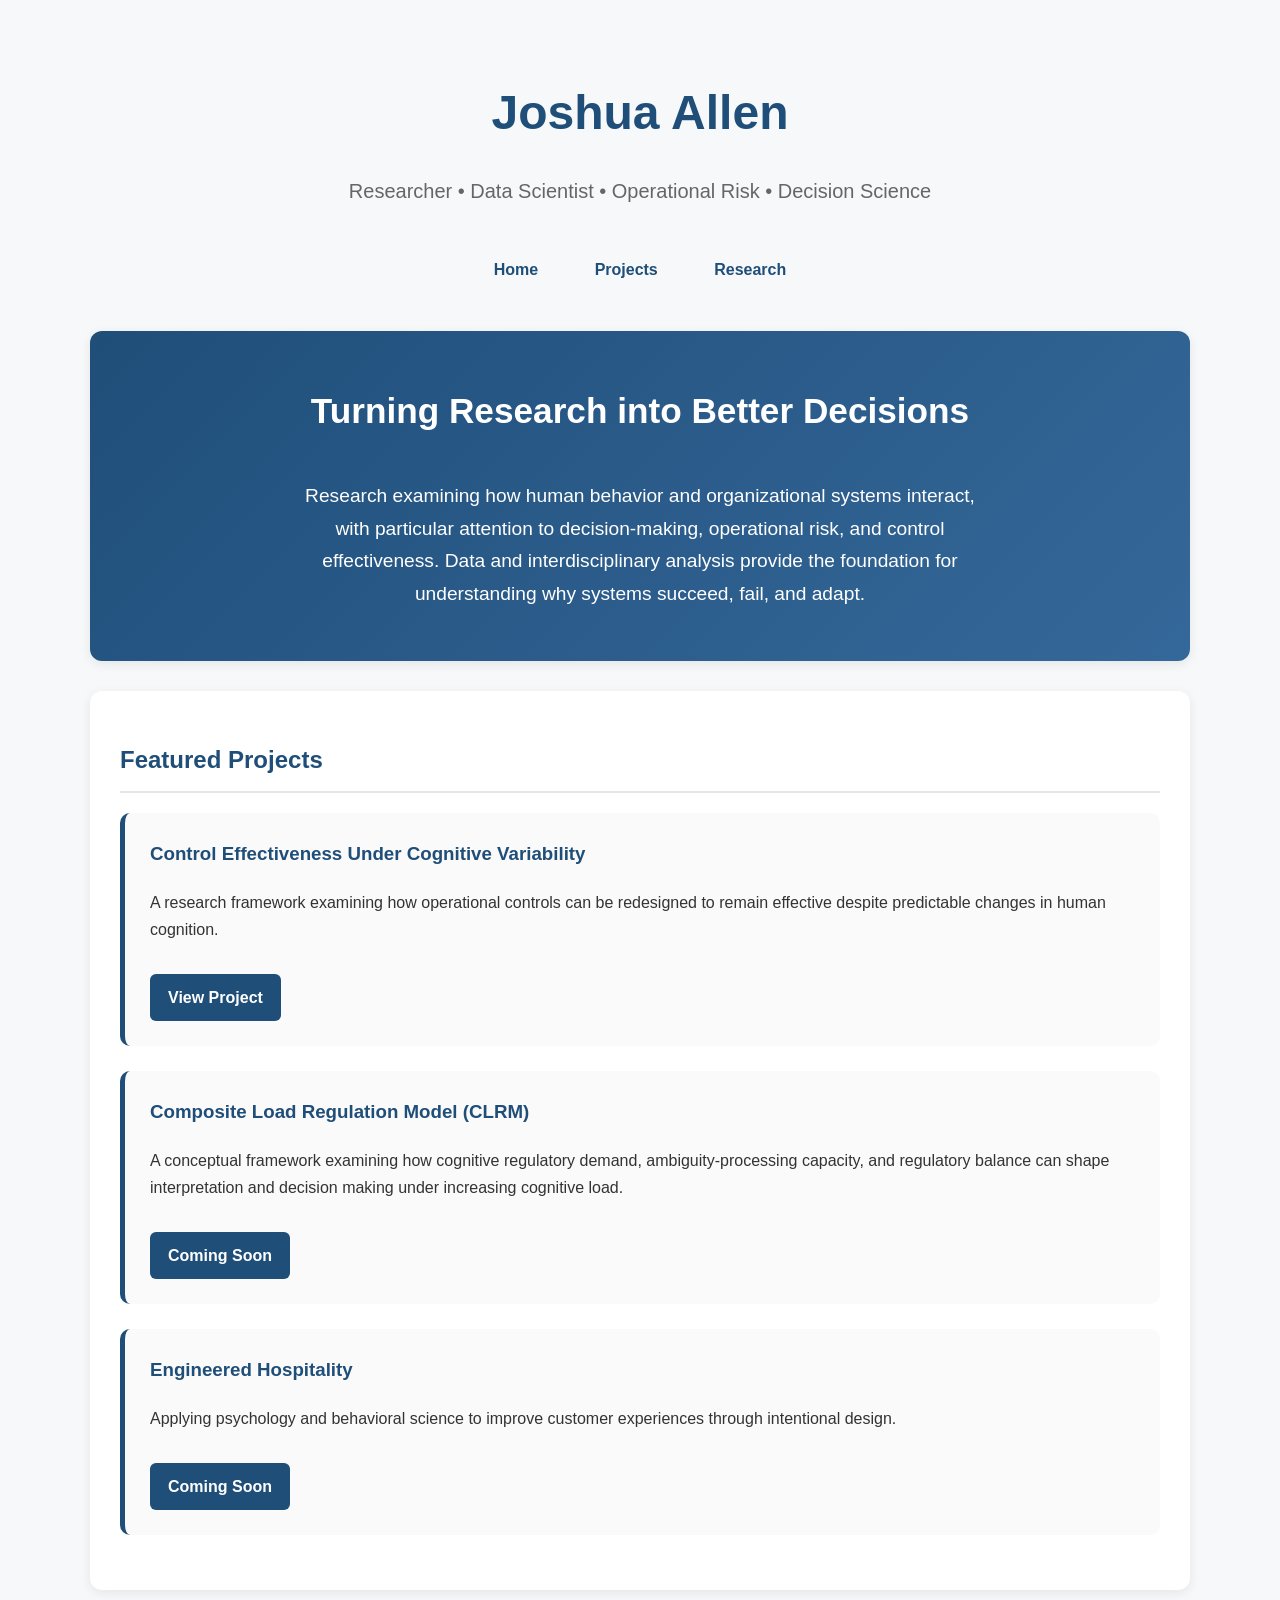
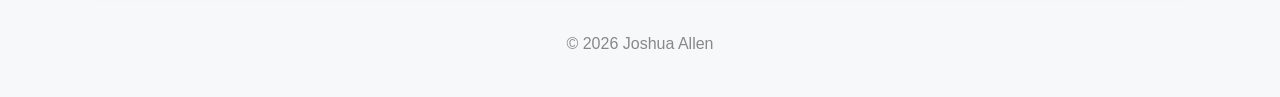
==== index.html @ 6ea476c1 "Refine homepage research statement" ====
<!DOCTYPE html>
<html lang="en">

<head>
    <meta charset="UTF-8">
    <meta name="viewport" content="width=device-width, initial-scale=1.0">
    <title>Joshua Allen | Portfolio</title>

    <link rel="stylesheet" href="styles.css">
</head>

<body>

<header>

    <h1>Joshua Allen</h1>

    <p class="tagline">
        Researcher • Data Scientist • Operational Risk • Decision Science
    </p>

</header>

<nav>

    <a href="index.html">Home</a>
    <a href="#projects">Projects</a>
    <a href="research.html">Research</a>

</nav>

<section class="hero">

    <h2>Turning Research into Better Decisions</h2>

<p>
    Research examining how human behavior and organizational systems interact,
    with particular attention to decision-making, operational risk, and control
    effectiveness. Data and interdisciplinary analysis provide the foundation
    for understanding why systems succeed, fail, and adapt.
</p>

</section>

<section id="projects">

    <h2>Featured Projects</h2>

    <div class="project-card">

        <h3>Control Effectiveness Under Cognitive Variability</h3>

        <p>
            A research framework examining how operational controls can
            be redesigned to remain effective despite predictable changes
            in human cognition.
        </p>

        <a href="control-effectiveness.html" class="project-button">
            View Project
        </a>

    </div>

    <div class="project-card">

<h3>Composite Load Regulation Model (CLRM)</h3>

<p>
    A conceptual framework examining how cognitive regulatory demand,
    ambiguity-processing capacity, and regulatory balance can shape
    interpretation and decision making under increasing cognitive load.
</p>

        <a href="#" class="project-button">
            Coming Soon
        </a>

    </div>

    <div class="project-card">

        <h3>Engineered Hospitality</h3>

        <p>
            Applying psychology and behavioral science to improve
            customer experiences through intentional design.
        </p>

        <a href="#" class="project-button">
            Coming Soon
        </a>

    </div>

</section>

<footer>

    © 2026 Joshua Allen

</footer>

</body>

</html>
---- styles.css ----
body {
    font-family: "Segoe UI", Tahoma, Geneva, Verdana, sans-serif;
    max-width: 1100px;
    margin: auto;
    padding: 40px;
    background: #f7f8fa;
    color: #333;
    line-height: 1.7;
}

header {
    text-align: center;
    margin-bottom: 20px;
}

h1 {
    color: #1f4e79;
    font-size: 3em;
    margin-bottom: 10px;
}

h2 {
    color: #1f4e79;
    border-bottom: 2px solid #e6e6e6;
    padding-bottom: 10px;
}

.tagline {
    color: #666;
    font-size: 1.25em;
}

nav {
    text-align: center;
    margin: 30px 0;
}

nav a {
    display: inline-block;
    margin: 8px;
    padding: 10px 18px;
    text-decoration: none;
    color: #1f4e79;
    font-weight: bold;
    border-radius: 6px;
    transition: .3s;
}

nav a:hover {
    background: #1f4e79;
    color: white;
}

.hero {
    background: linear-gradient(135deg, #1f4e79, #35689a);
    color: white;
    padding: 50px;
    border-radius: 12px;
    text-align: center;
    margin-bottom: 30px;
}

.hero h2 {
    color: white;
    border: none;
    margin-top: 0;
    font-size: 2.2em;
}

.hero p {
    font-size: 1.2em;
    max-width: 700px;
    margin: auto;
}

section {
    background: white;
    padding: 30px;
    margin-top: 25px;
    border-radius: 12px;
    box-shadow: 0 3px 12px rgba(0,0,0,.08);
}

.project-card {
    background: #fafafa;
    border-left: 5px solid #1f4e79;
    padding: 25px;
    margin-bottom: 25px;
    border-radius: 10px;
    transition: .3s;
}

.project-card:hover {
    transform: translateY(-5px);
    box-shadow: 0 5px 15px rgba(0,0,0,.12);
}

.project-card h3 {
    color: #1f4e79;
    margin-top: 0;
}

.project-button,
.secondary-button {
    display: inline-block;
    margin-top: 15px;
    padding: 10px 18px;
    border-radius: 6px;
    text-decoration: none;
    font-weight: bold;
    transition: .3s;
}

.project-button {
    background: #1f4e79;
    color: white;
}

.project-button:hover {
    background: #35689a;
}

.secondary-button {
    background: white;
    color: #1f4e79;
    border: 2px solid #1f4e79;
}

.secondary-button:hover {
    background: #eef4f8;
}

.case-study {
    margin-top: 20px;
}

.project-hero {
    background: linear-gradient(135deg, #173b5e, #35689a);
    color: white;
    text-align: center;
    padding: 55px 40px;
}

.project-hero h2 {
    color: white;
    border: none;
    font-size: 2.4em;
    margin: 10px auto 20px;
    max-width: 850px;
}

.project-label {
    text-transform: uppercase;
    letter-spacing: 2px;
    font-weight: bold;
    font-size: .85em;
    opacity: .85;
}

.project-summary {
    max-width: 760px;
    margin: auto;
    font-size: 1.2em;
}

.insight-box {
    margin-top: 25px;
    padding: 22px;
    background: #eef4f8;
    border-left: 5px solid #1f4e79;
    border-radius: 8px;
}

.insight-box p {
    margin-bottom: 0;
}

.clean-list li,
.framework-steps li {
    margin-bottom: 16px;
}

.method-grid,
.principle-grid {
    display: grid;
    gap: 20px;
    margin-top: 25px;
}

.method-grid {
    grid-template-columns: repeat(3, 1fr);
}

.principle-grid {
    grid-template-columns: repeat(2, 1fr);
}

.method-card,
.principle-card {
    background: #f7f8fa;
    padding: 22px;
    border-radius: 10px;
    border-top: 4px solid #1f4e79;
}

.method-card h3,
.principle-card h3 {
    color: #1f4e79;
    margin-top: 0;
}

.framework-steps {
    padding-left: 25px;
}

.framework-steps li {
    padding-left: 8px;
}

.page-actions {
    display: flex;
    justify-content: space-between;
    gap: 15px;
    margin: 30px 0;
}

footer {
    text-align: center;
    margin-top: 40px;
    color: #888;
}

@media (max-width: 800px) {

    body {
        padding: 20px;
    }

    h1 {
        font-size: 2.3em;
    }

    .hero,
    .project-hero {
        padding: 35px 22px;
    }

    .project-hero h2 {
        font-size: 1.9em;
    }

    .method-grid,
    .principle-grid {
        grid-template-columns: 1fr;
    }

    .page-actions {
        flex-direction: column;
    }
}
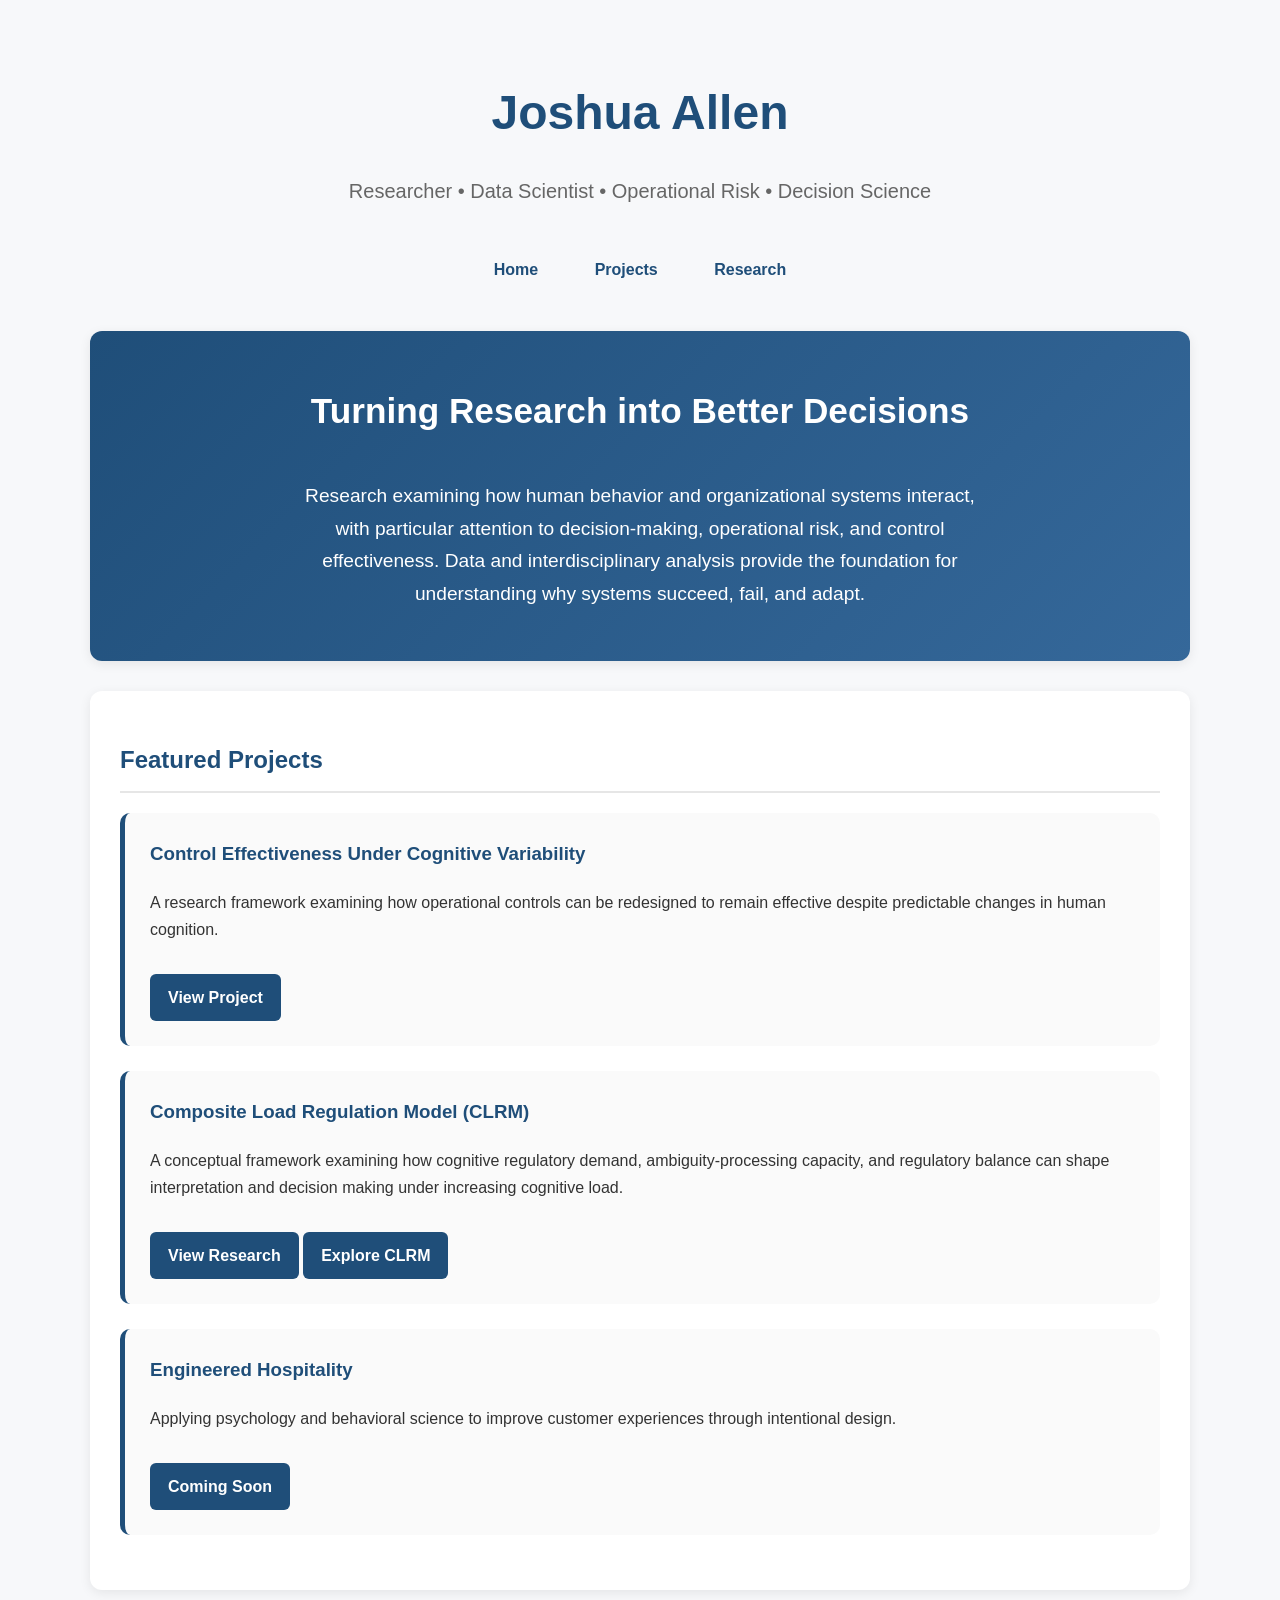
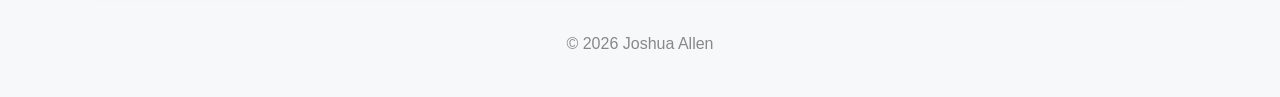
==== commit c3d1f1d1: "Connect CLRM across portfolio" ====
--- a/index.html
+++ b/index.html
@@ -72,10 +72,14 @@
     interpretation and decision making under increasing cognitive load.
 </p>
 
-        <a href="#" class="project-button">
-            Coming Soon
-        </a>
+<a href="clrm.html" class="project-button">
+    View Research
+</a>
 
+        <a href="clrm.html" class="project-button">
+    Explore CLRM
+</a>
+        
     </div>
 
     <div class="project-card">
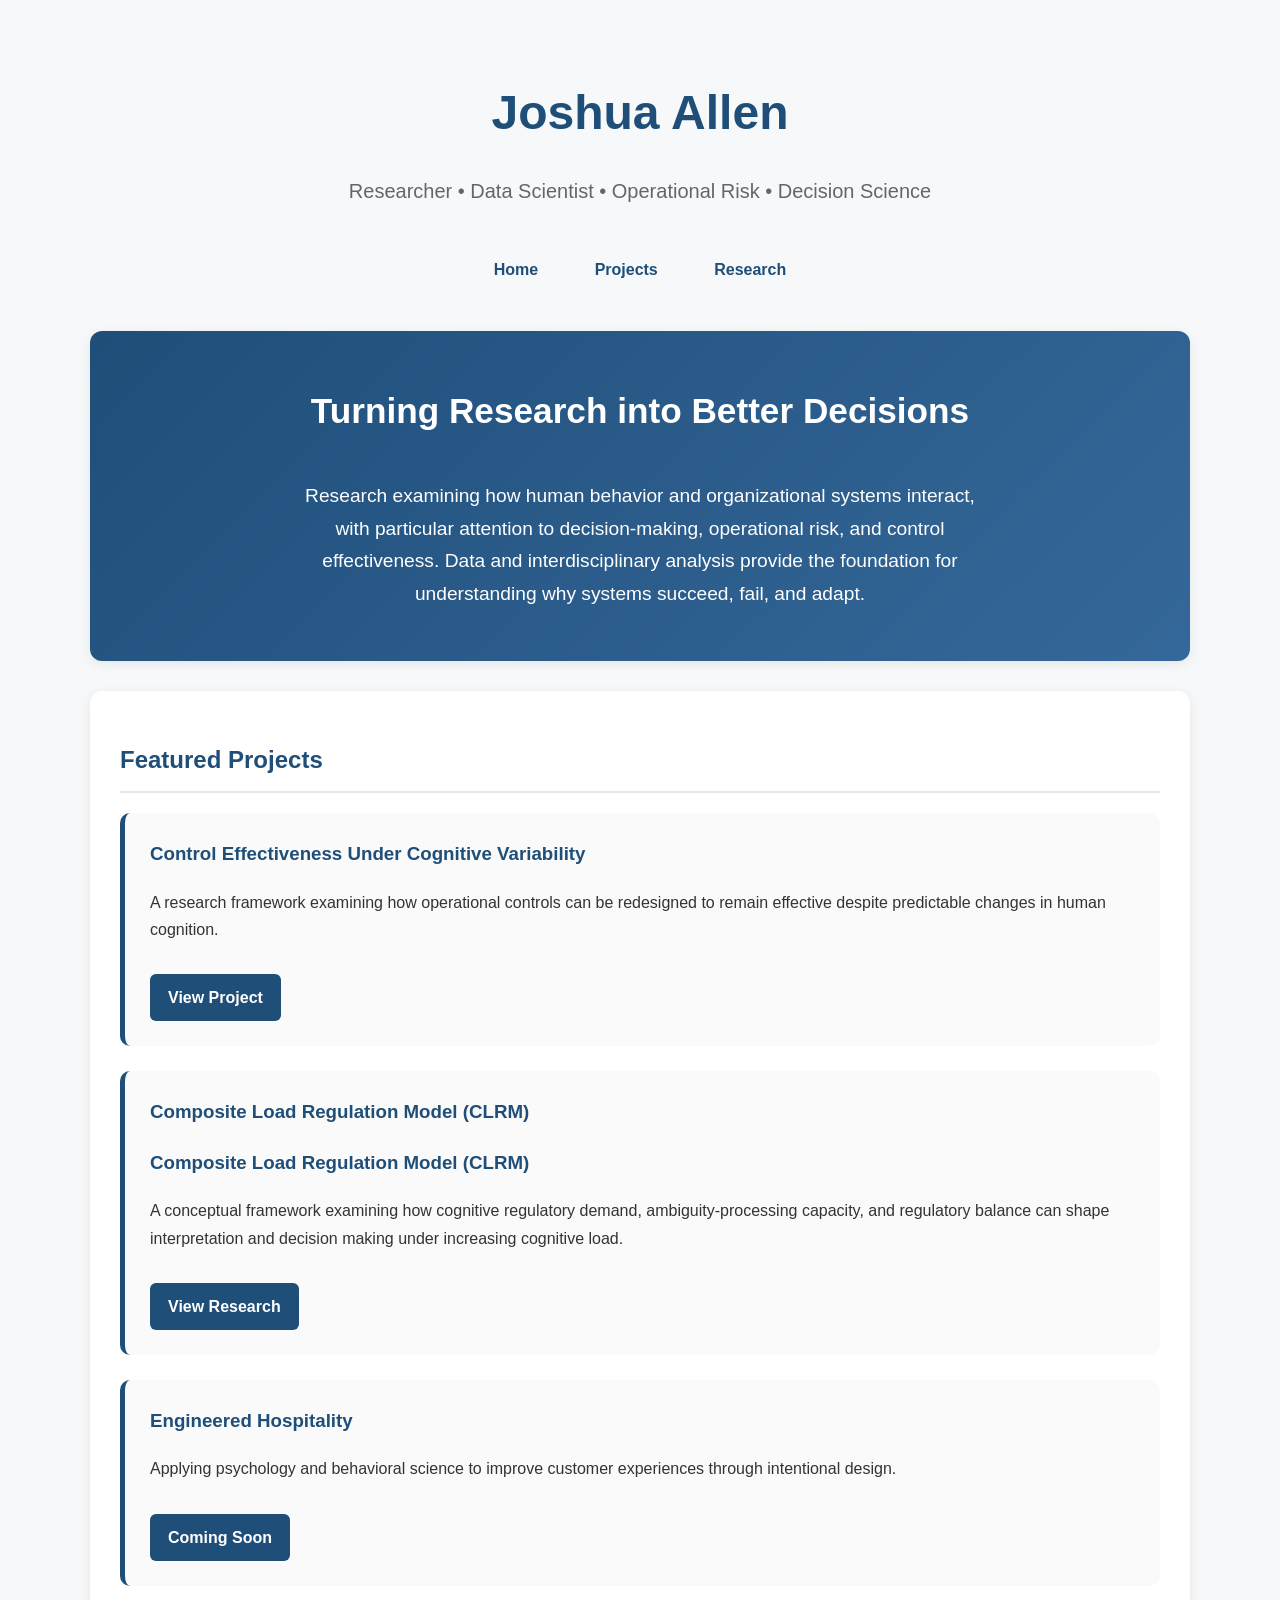
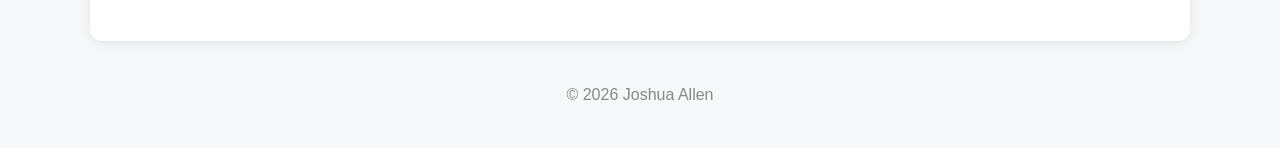
==== commit 9d157641: "Update index.html" ====
--- a/index.html
+++ b/index.html
@@ -66,19 +66,17 @@
 
 <h3>Composite Load Regulation Model (CLRM)</h3>
 
-<p>
-    A conceptual framework examining how cognitive regulatory demand,
-    ambiguity-processing capacity, and regulatory balance can shape
-    interpretation and decision making under increasing cognitive load.
-</p>
+        <h3>Composite Load Regulation Model (CLRM)</h3>
 
-<a href="clrm.html" class="project-button">
-    View Research
-</a>
+        <p>
+            A conceptual framework examining how cognitive regulatory demand,
+            ambiguity-processing capacity, and regulatory balance can shape
+            interpretation and decision making under increasing cognitive load.
+        </p>
 
         <a href="clrm.html" class="project-button">
-    Explore CLRM
-</a>
+            View Research
+        </a>
         
     </div>
 
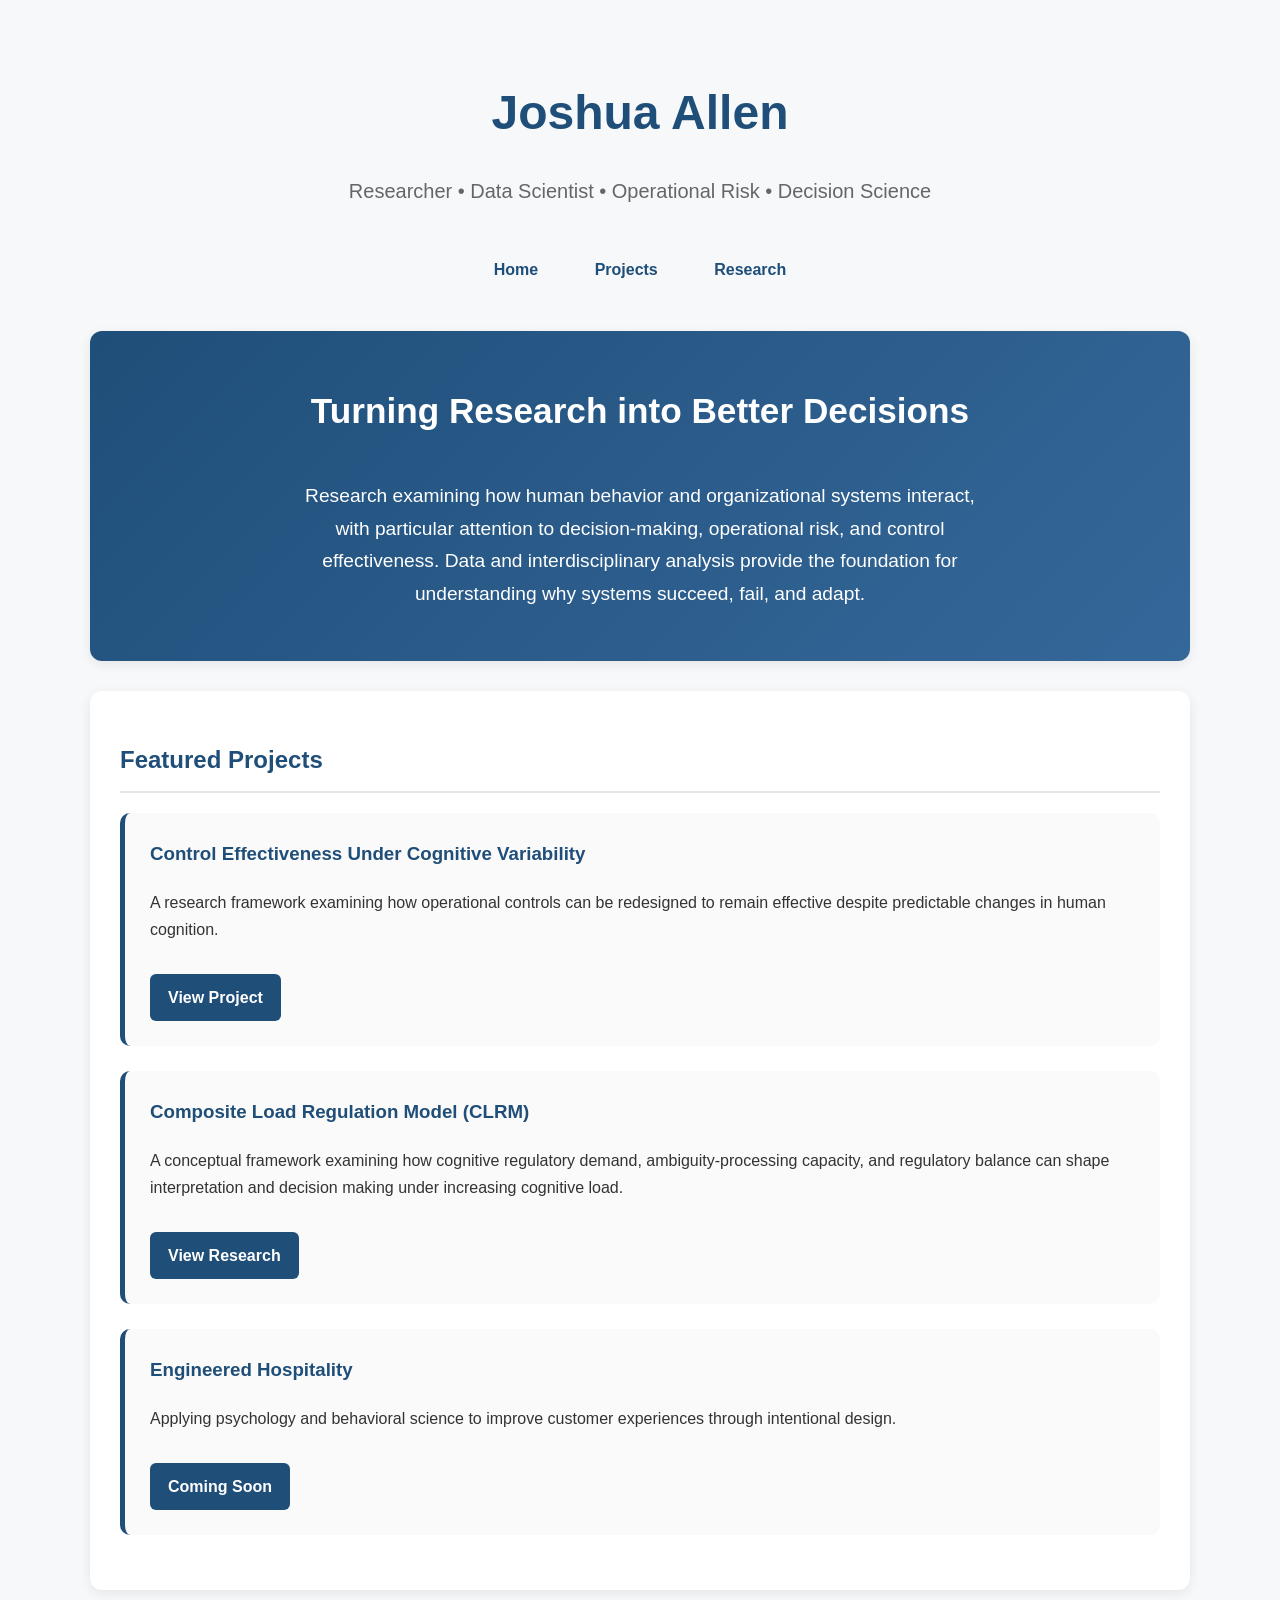
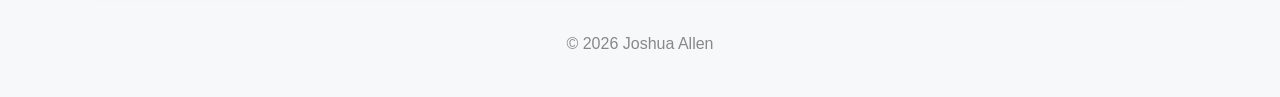
==== commit 30b2056d: "Update index.html" ====
--- a/index.html
+++ b/index.html
@@ -64,8 +64,6 @@
 
     <div class="project-card">
 
-<h3>Composite Load Regulation Model (CLRM)</h3>
-
         <h3>Composite Load Regulation Model (CLRM)</h3>
 
         <p>
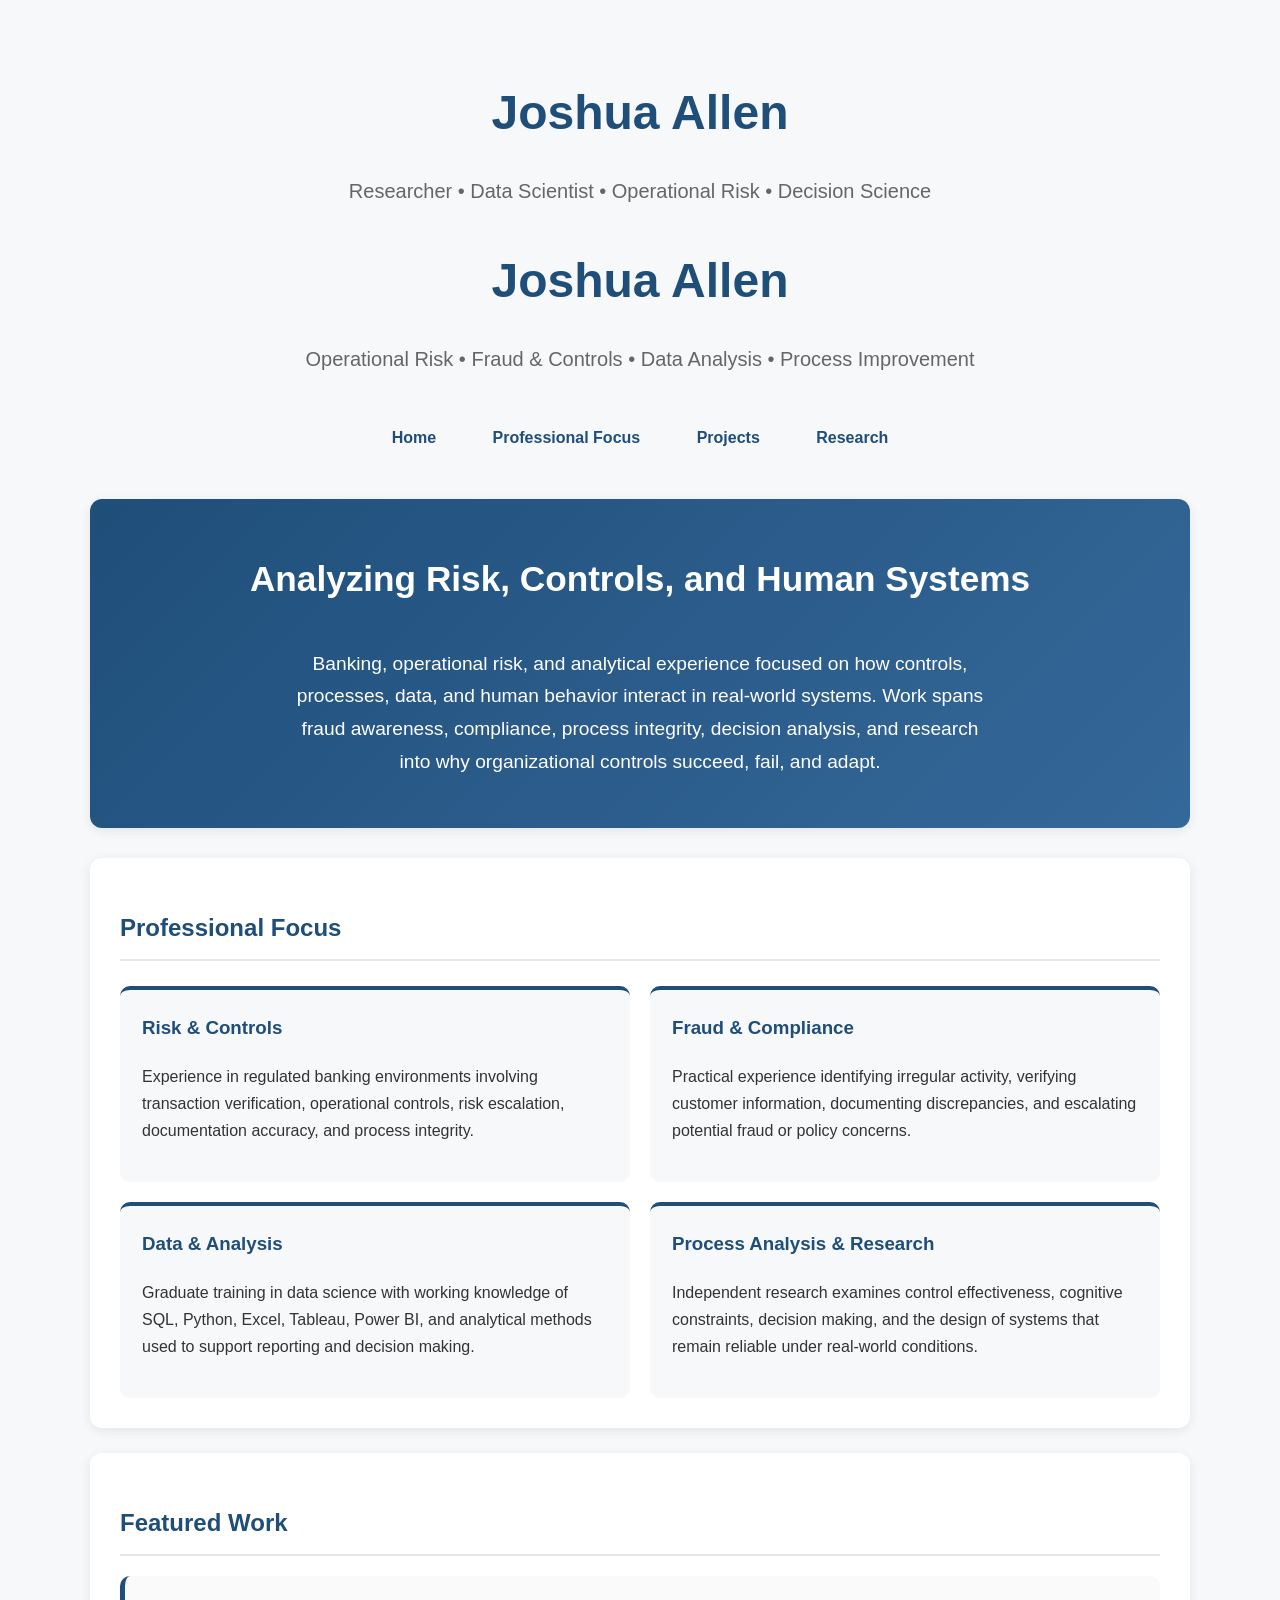
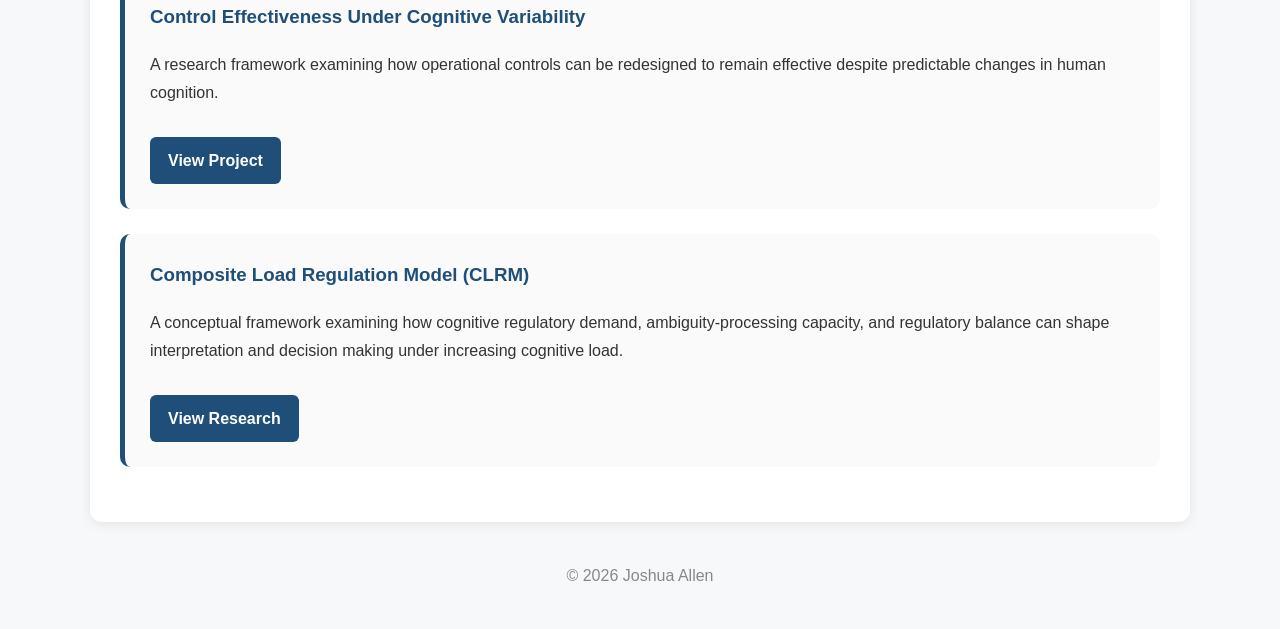
==== commit cb136fa1: "Update index.html Updating for Employer review." ====
--- a/index.html
+++ b/index.html
@@ -21,9 +21,30 @@
 
 </header>
 
+<head>
+    <meta charset="UTF-8">
+    <meta name="viewport" content="width=device-width, initial-scale=1.0">
+    <title>Joshua Allen | Risk, Controls & Analytics</title>
+
+    <link rel="stylesheet" href="styles.css">
+</head>
+
+<body>
+
+<header>
+
+    <h1>Joshua Allen</h1>
+
+    <p class="tagline">
+        Operational Risk • Fraud & Controls • Data Analysis • Process Improvement
+    </p>
+
+</header>
+
 <nav>
 
     <a href="index.html">Home</a>
+    <a href="#professional">Professional Focus</a>
     <a href="#projects">Projects</a>
     <a href="research.html">Research</a>
 
@@ -31,20 +52,62 @@
 
 <section class="hero">
 
-    <h2>Turning Research into Better Decisions</h2>
+    <h2>Analyzing Risk, Controls, and Human Systems</h2>
 
-<p>
-    Research examining how human behavior and organizational systems interact,
-    with particular attention to decision-making, operational risk, and control
-    effectiveness. Data and interdisciplinary analysis provide the foundation
-    for understanding why systems succeed, fail, and adapt.
-</p>
+    <p>
+        Banking, operational risk, and analytical experience focused on how controls,
+        processes, data, and human behavior interact in real-world systems. Work spans
+        fraud awareness, compliance, process integrity, decision analysis, and research
+        into why organizational controls succeed, fail, and adapt.
+    </p>
+
+</section>
+
+<section id="professional">
+
+    <h2>Professional Focus</h2>
+
+    <div class="principle-grid">
+
+        <div class="principle-card">
+            <h3>Risk & Controls</h3>
+            <p>
+                Experience in regulated banking environments involving transaction verification,
+                operational controls, risk escalation, documentation accuracy, and process integrity.
+            </p>
+        </div>
+
+        <div class="principle-card">
+            <h3>Fraud & Compliance</h3>
+            <p>
+                Practical experience identifying irregular activity, verifying customer information,
+                documenting discrepancies, and escalating potential fraud or policy concerns.
+            </p>
+        </div>
+
+        <div class="principle-card">
+            <h3>Data & Analysis</h3>
+            <p>
+                Graduate training in data science with working knowledge of SQL, Python, Excel,
+                Tableau, Power BI, and analytical methods used to support reporting and decision making.
+            </p>
+        </div>
+
+        <div class="principle-card">
+            <h3>Process Analysis & Research</h3>
+            <p>
+                Independent research examines control effectiveness, cognitive constraints,
+                decision making, and the design of systems that remain reliable under real-world conditions.
+            </p>
+        </div>
+
+    </div>
 
 </section>
 
 <section id="projects">
 
-    <h2>Featured Projects</h2>
+   <h2>Featured Work</h2>
 
     <div class="project-card">
 
@@ -78,21 +141,6 @@
         
     </div>
 
-    <div class="project-card">
-
-        <h3>Engineered Hospitality</h3>
-
-        <p>
-            Applying psychology and behavioral science to improve
-            customer experiences through intentional design.
-        </p>
-
-        <a href="#" class="project-button">
-            Coming Soon
-        </a>
-
-    </div>
-
 </section>
 
 <footer>
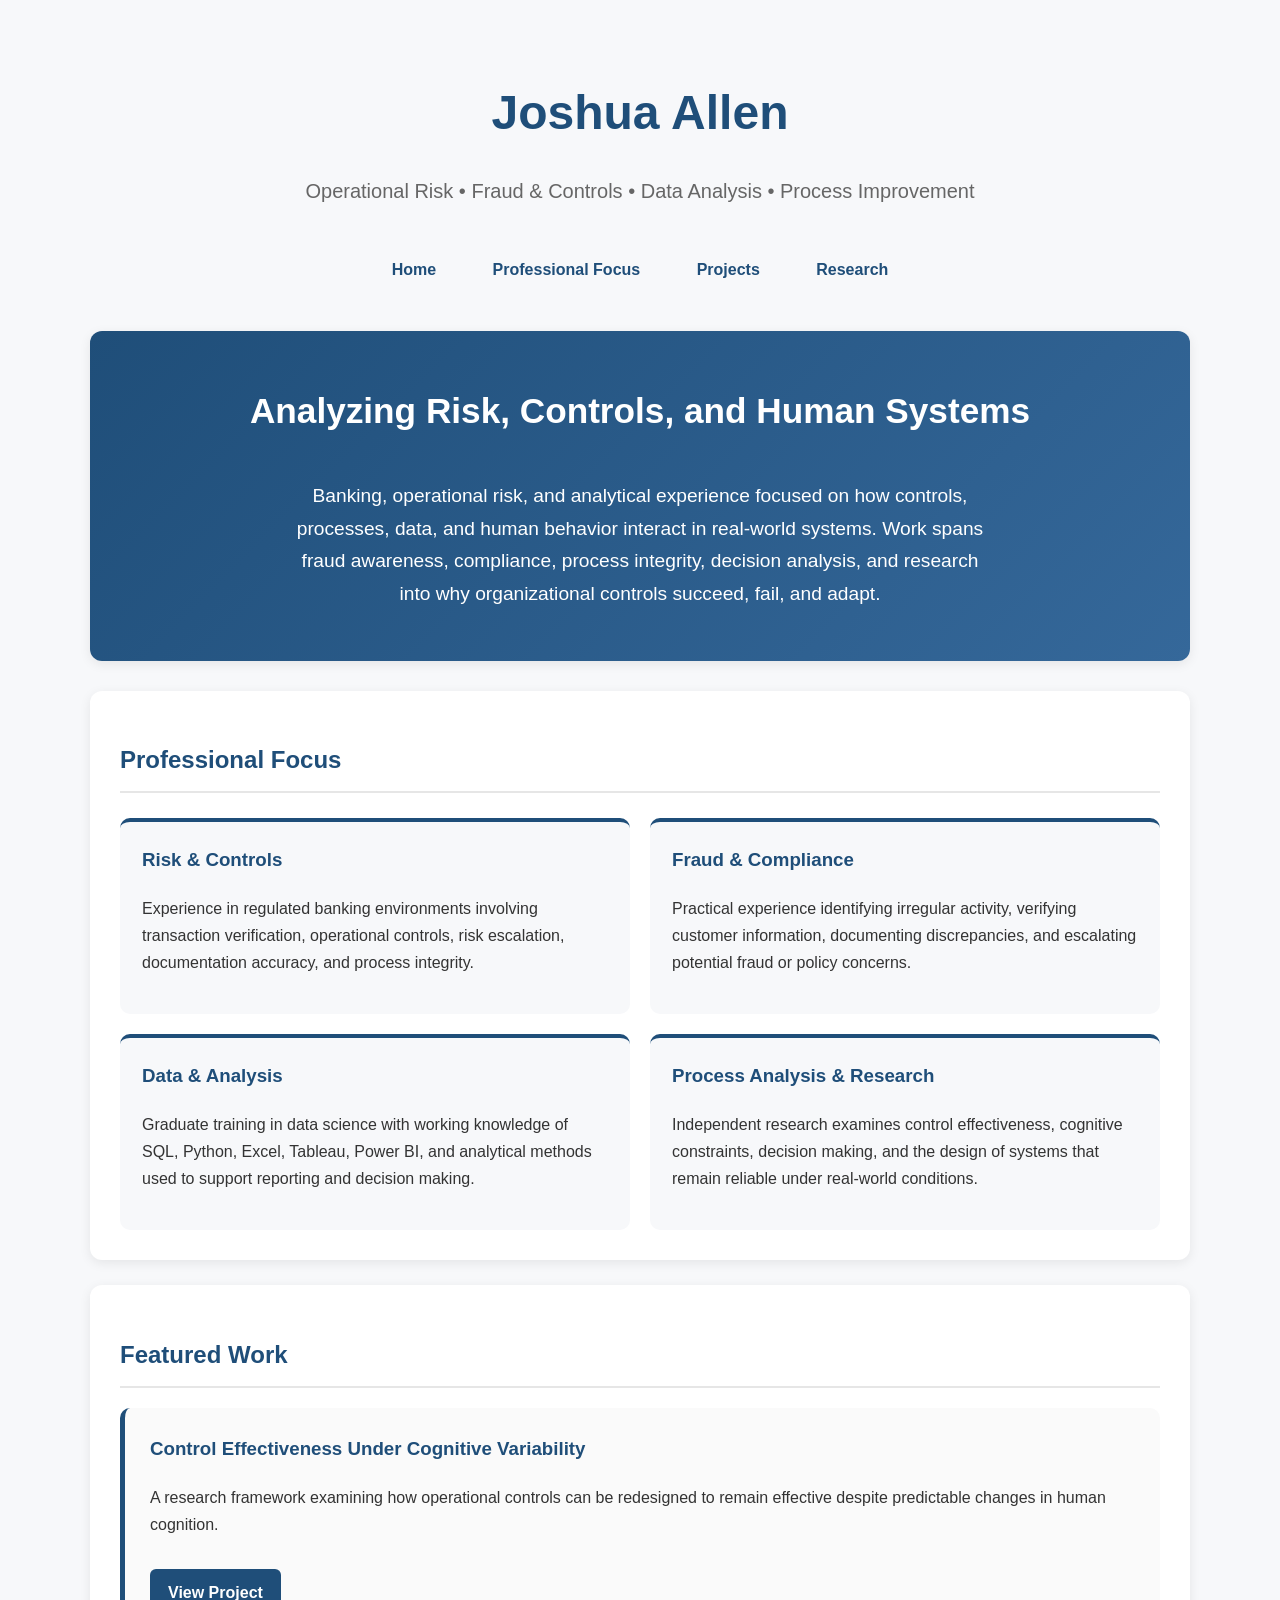
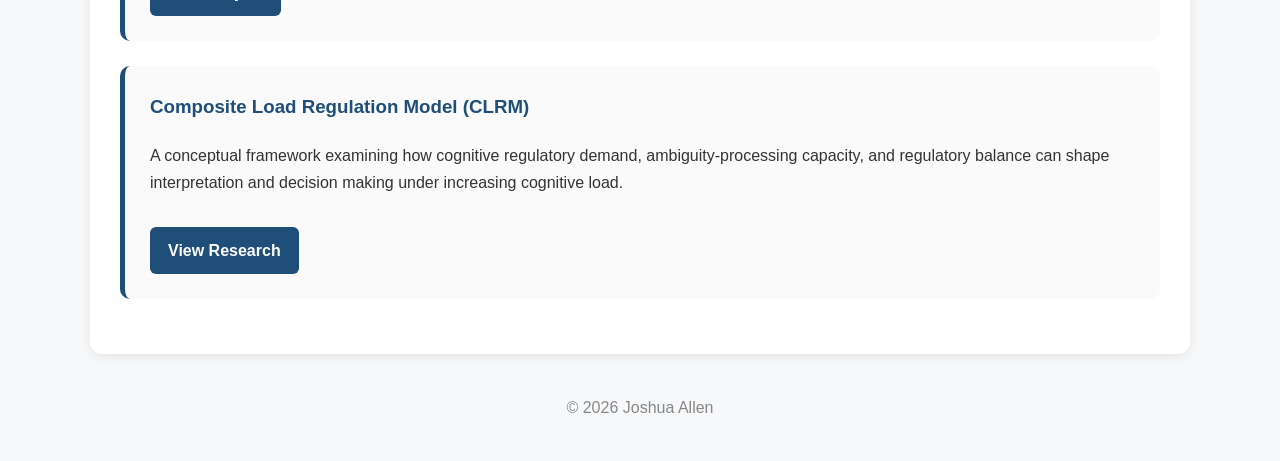
==== commit 12300ccf: "Update index.html" ====
--- a/index.html
+++ b/index.html
@@ -4,26 +4,7 @@
 <head>
     <meta charset="UTF-8">
     <meta name="viewport" content="width=device-width, initial-scale=1.0">
-    <title>Joshua Allen | Portfolio</title>
 
-    <link rel="stylesheet" href="styles.css">
-</head>
-
-<body>
-
-<header>
-
-    <h1>Joshua Allen</h1>
-
-    <p class="tagline">
-        Researcher • Data Scientist • Operational Risk • Decision Science
-    </p>
-
-</header>
-
-<head>
-    <meta charset="UTF-8">
-    <meta name="viewport" content="width=device-width, initial-scale=1.0">
     <title>Joshua Allen | Risk, Controls & Analytics</title>
 
     <link rel="stylesheet" href="styles.css">
@@ -50,6 +31,9 @@
 
 </nav>
 
+
+<!-- HERO -->
+
 <section class="hero">
 
     <h2>Analyzing Risk, Controls, and Human Systems</h2>
@@ -63,6 +47,9 @@
 
 </section>
 
+
+<!-- PROFESSIONAL FOCUS -->
+
 <section id="professional">
 
     <h2>Professional Focus</h2>
@@ -70,53 +57,75 @@
     <div class="principle-grid">
 
         <div class="principle-card">
+
             <h3>Risk & Controls</h3>
+
             <p>
-                Experience in regulated banking environments involving transaction verification,
-                operational controls, risk escalation, documentation accuracy, and process integrity.
+                Experience in regulated banking environments involving transaction
+                verification, operational controls, risk escalation, documentation
+                accuracy, and process integrity.
             </p>
+
         </div>
 
+
         <div class="principle-card">
+
             <h3>Fraud & Compliance</h3>
+
             <p>
-                Practical experience identifying irregular activity, verifying customer information,
-                documenting discrepancies, and escalating potential fraud or policy concerns.
+                Practical experience identifying irregular activity, verifying customer
+                information, documenting discrepancies, and escalating potential fraud
+                or policy concerns.
             </p>
+
         </div>
 
+
         <div class="principle-card">
+
             <h3>Data & Analysis</h3>
+
             <p>
-                Graduate training in data science with working knowledge of SQL, Python, Excel,
-                Tableau, Power BI, and analytical methods used to support reporting and decision making.
+                Graduate training in data science with working knowledge of SQL, Python,
+                Excel, Tableau, Power BI, and analytical methods used to support reporting
+                and decision making.
             </p>
+
         </div>
 
+
         <div class="principle-card">
+
             <h3>Process Analysis & Research</h3>
+
             <p>
                 Independent research examines control effectiveness, cognitive constraints,
-                decision making, and the design of systems that remain reliable under real-world conditions.
+                decision making, and the design of systems that remain reliable under
+                real-world conditions.
             </p>
+
         </div>
 
     </div>
 
 </section>
 
+
+<!-- FEATURED WORK -->
+
 <section id="projects">
 
-   <h2>Featured Work</h2>
+    <h2>Featured Work</h2>
+
 
     <div class="project-card">
 
         <h3>Control Effectiveness Under Cognitive Variability</h3>
 
         <p>
-            A research framework examining how operational controls can
-            be redesigned to remain effective despite predictable changes
-            in human cognition.
+            A research framework examining how operational controls can be redesigned
+            to remain effective despite predictable changes in human cognition.
         </p>
 
         <a href="control-effectiveness.html" class="project-button">
@@ -124,6 +133,7 @@
         </a>
 
     </div>
+
 
     <div class="project-card">
 
@@ -138,10 +148,11 @@
         <a href="clrm.html" class="project-button">
             View Research
         </a>
-        
+
     </div>
 
 </section>
+
 
 <footer>
 
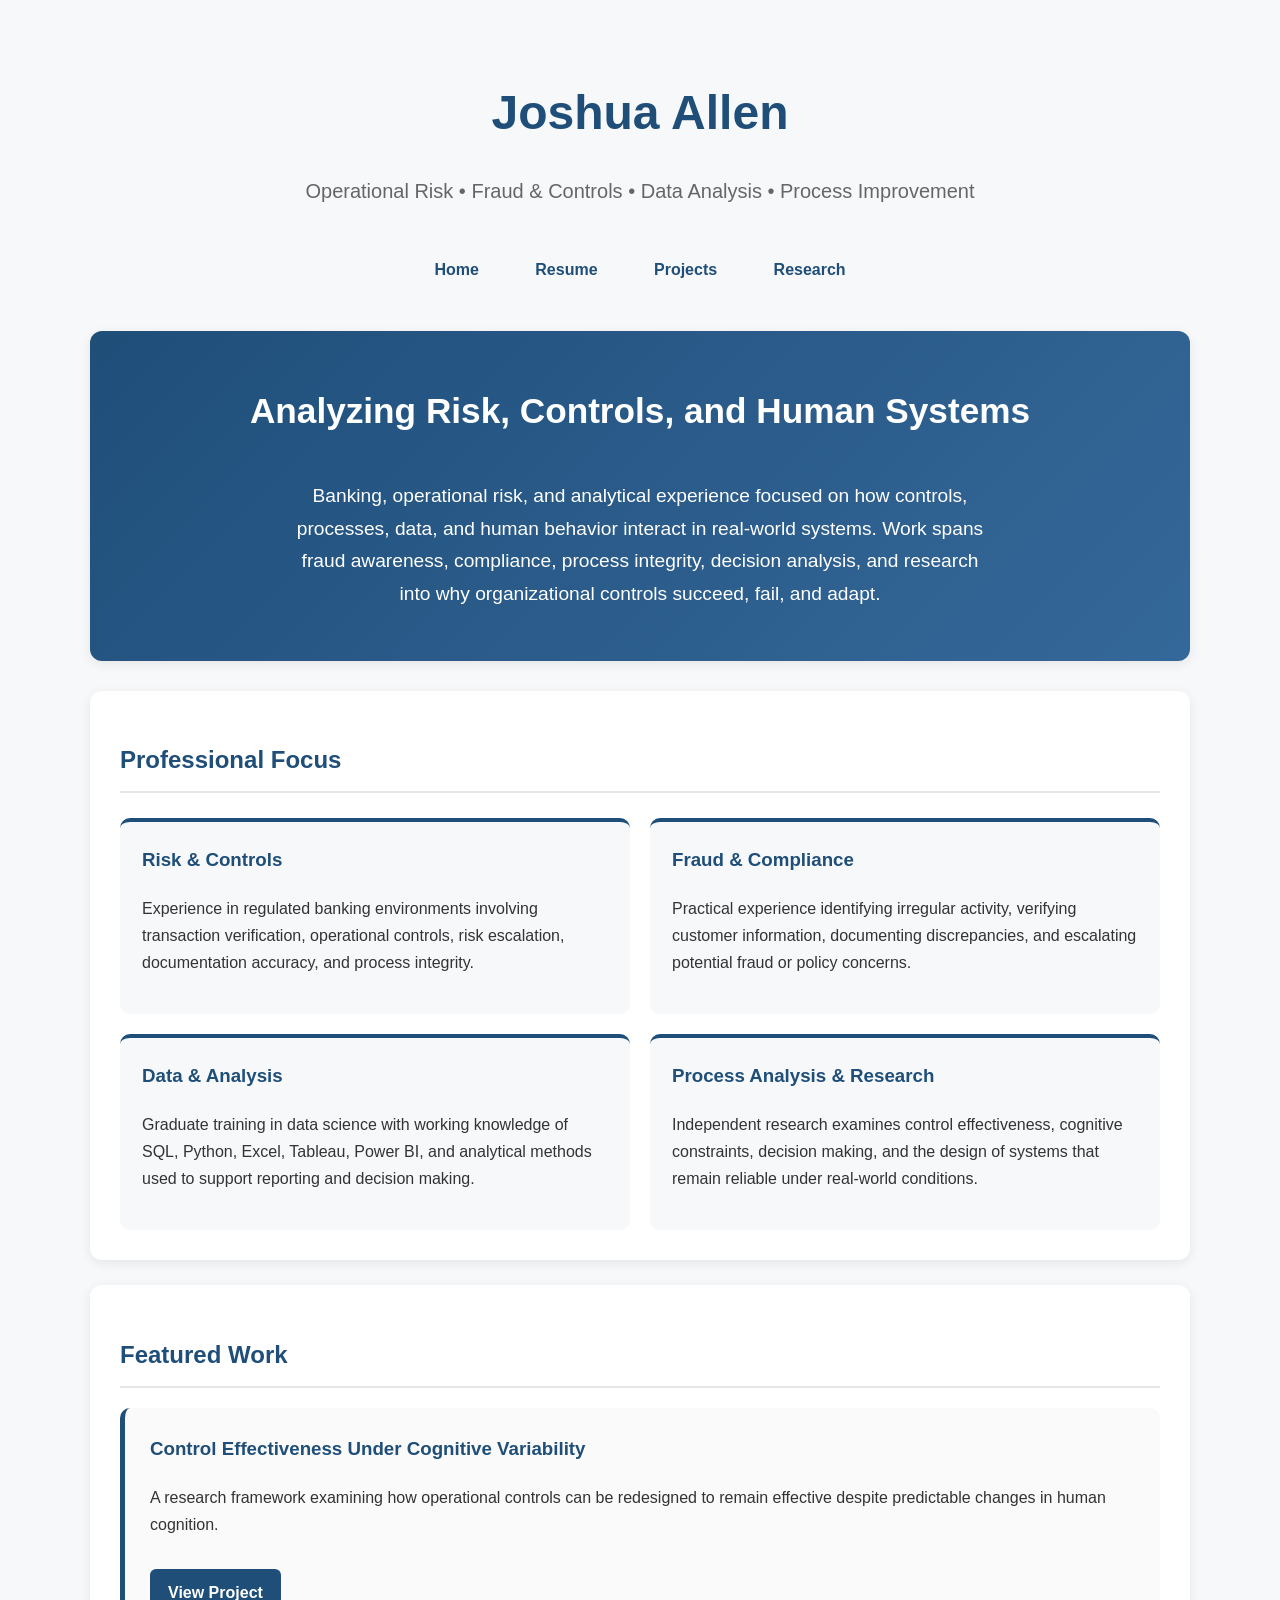
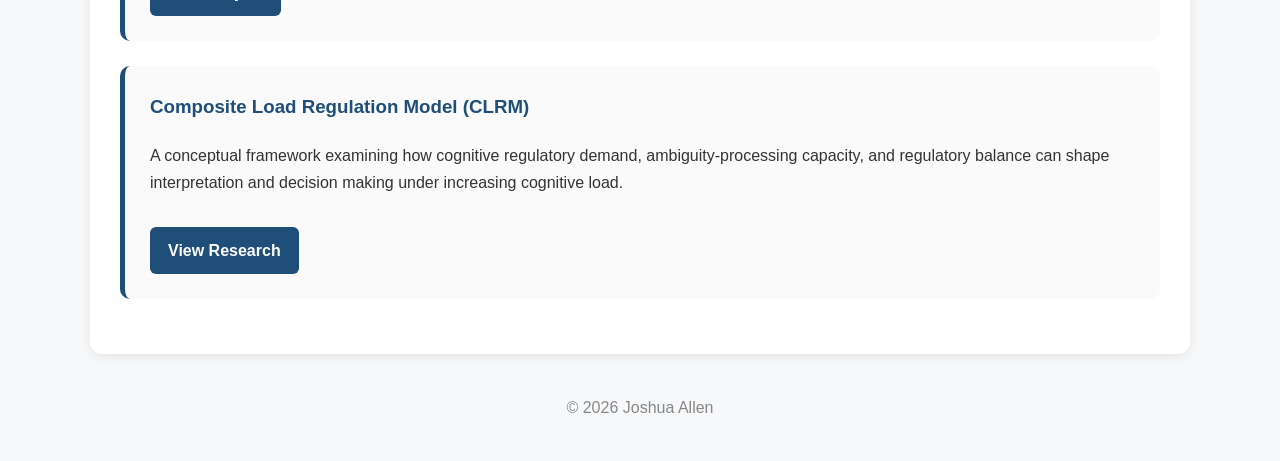
==== commit 9a1e37fb: "Update index.html to include resume" ====
--- a/index.html
+++ b/index.html
@@ -25,7 +25,7 @@
 <nav>
 
     <a href="index.html">Home</a>
-    <a href="#professional">Professional Focus</a>
+    <a href="resume.html">Resume</a>
     <a href="#projects">Projects</a>
     <a href="research.html">Research</a>
 
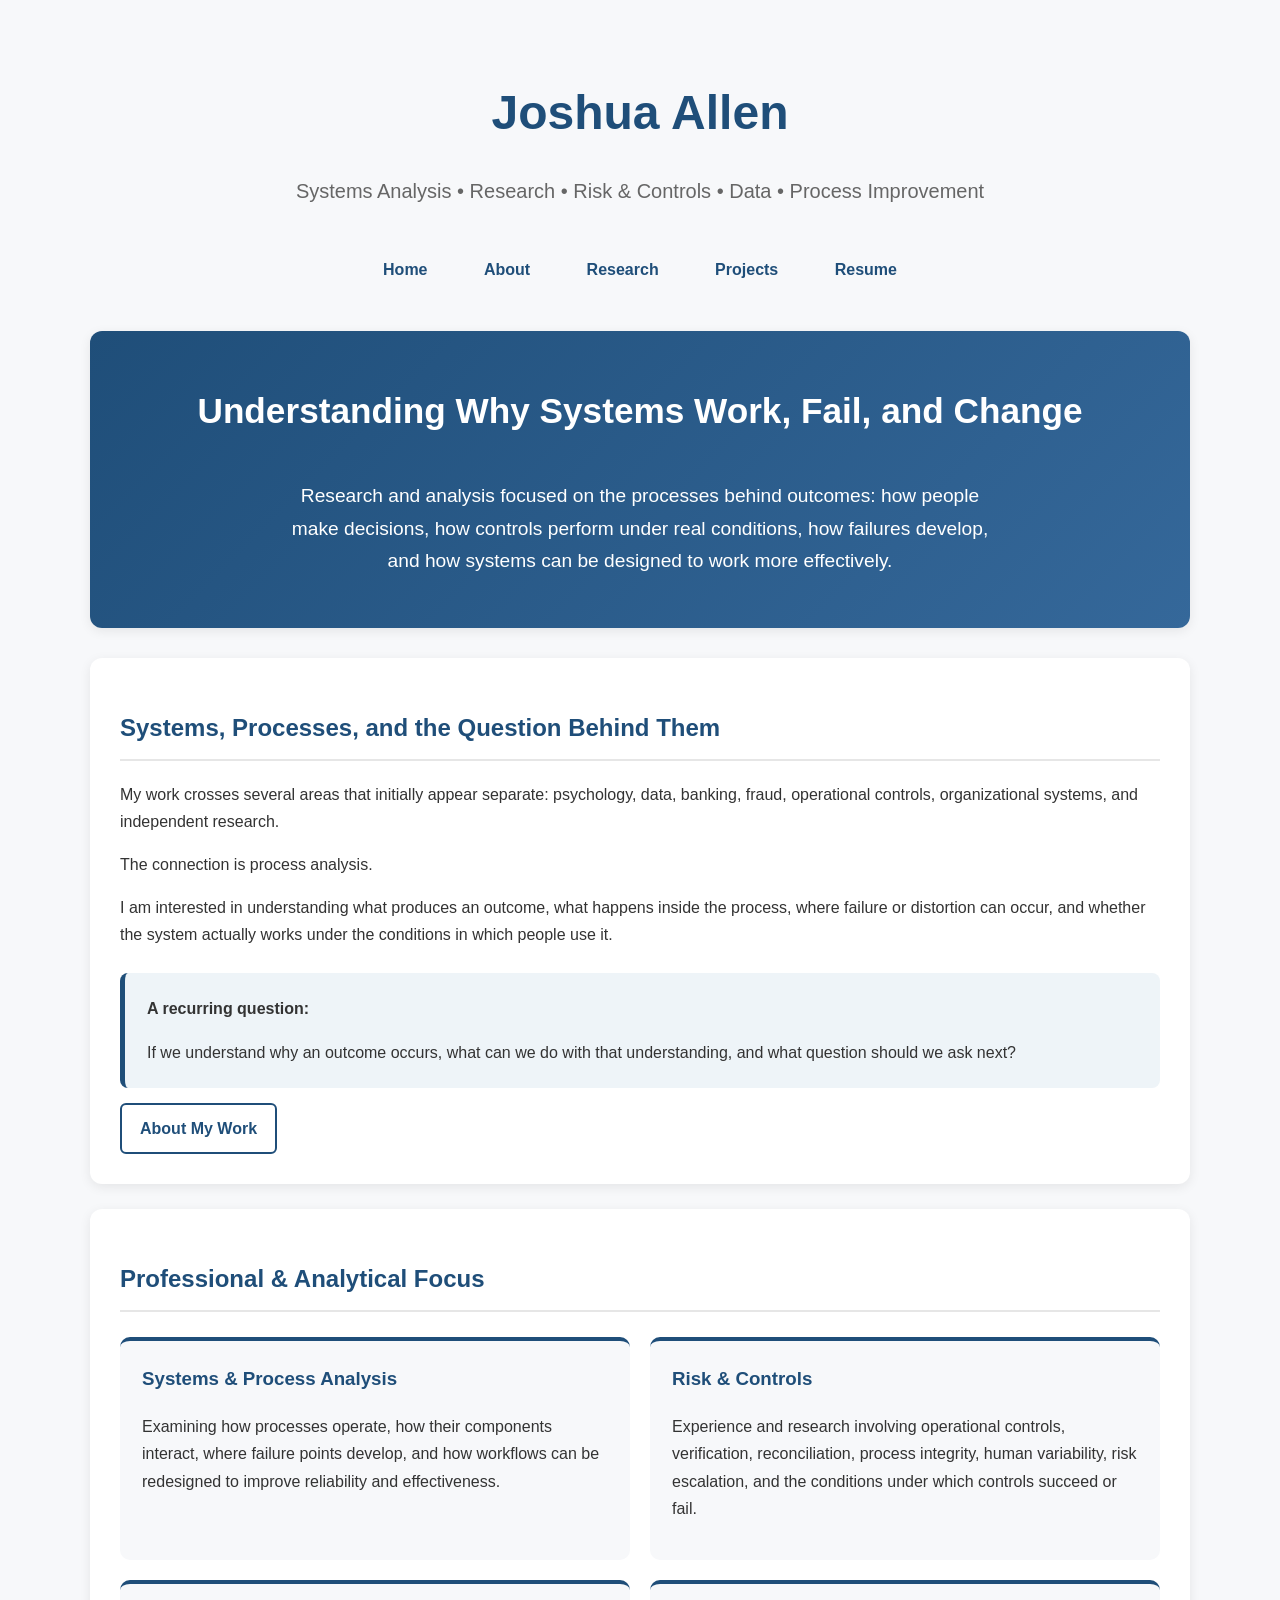
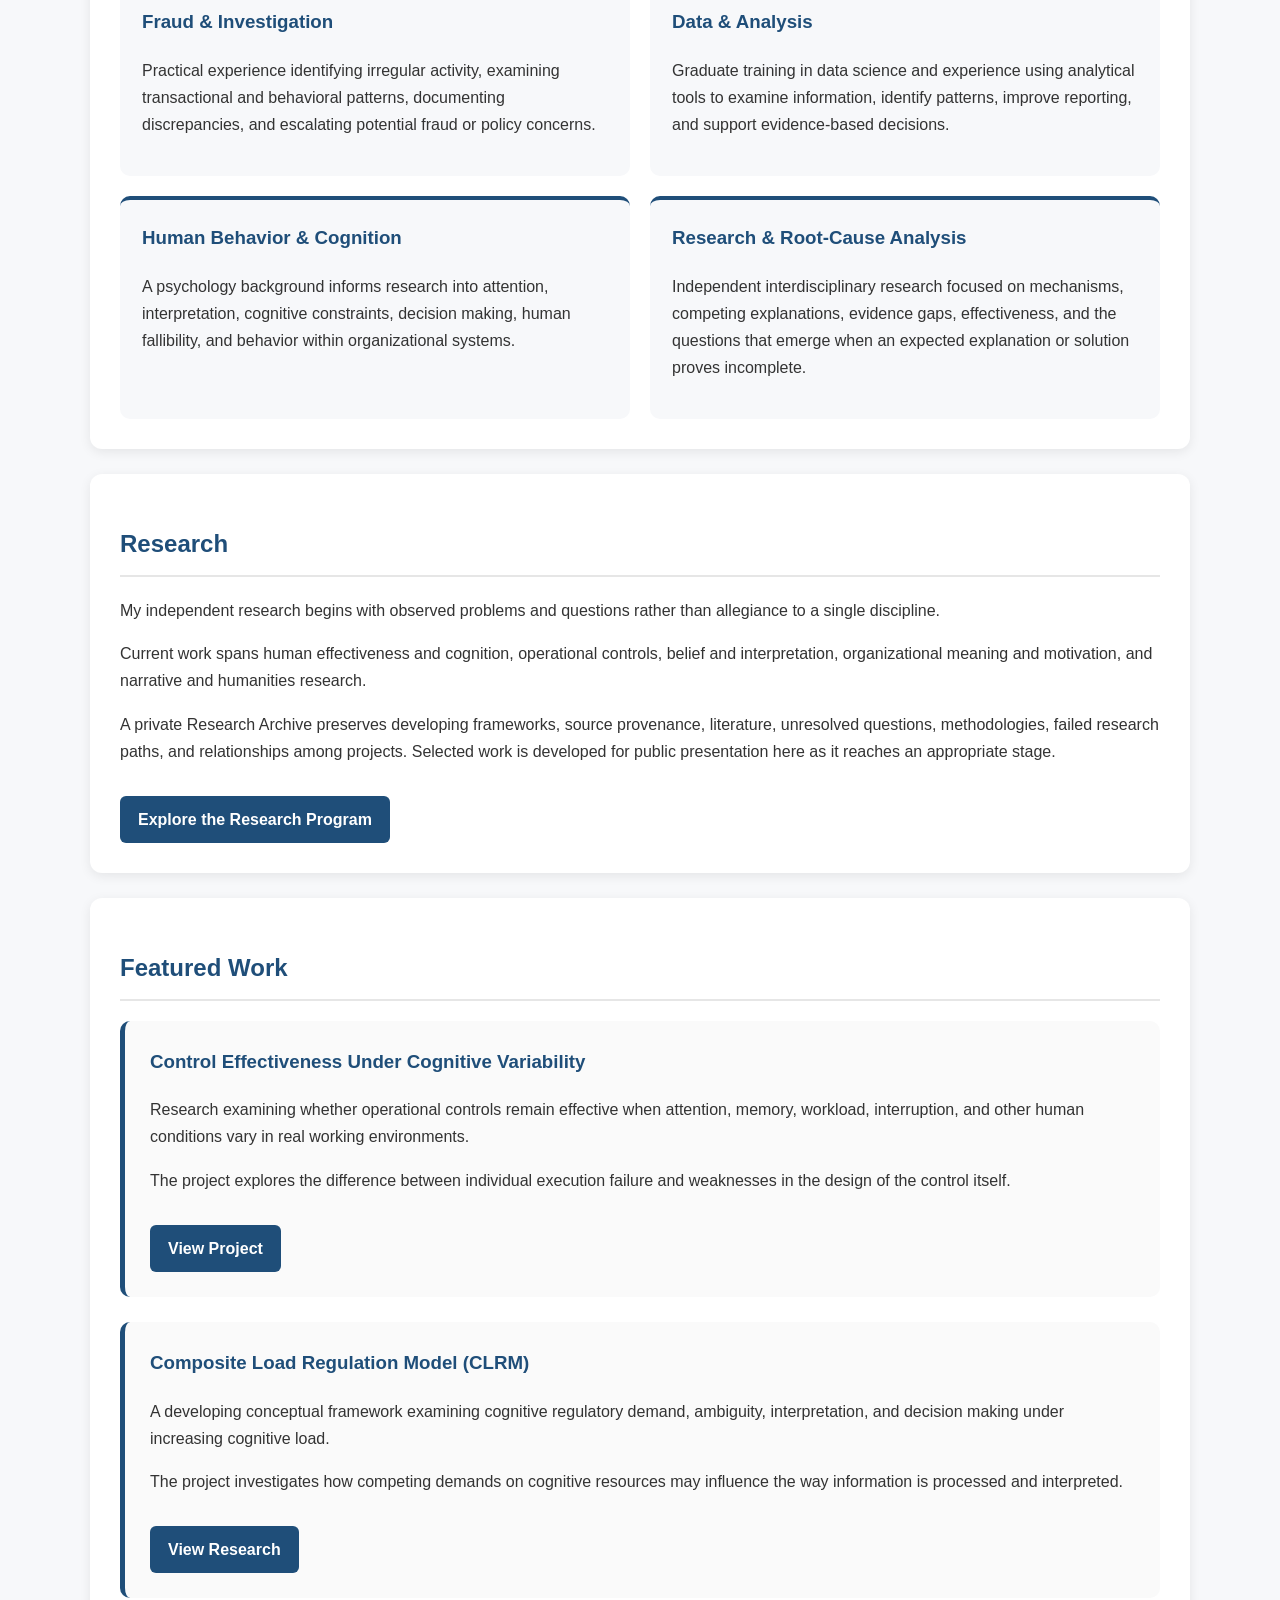
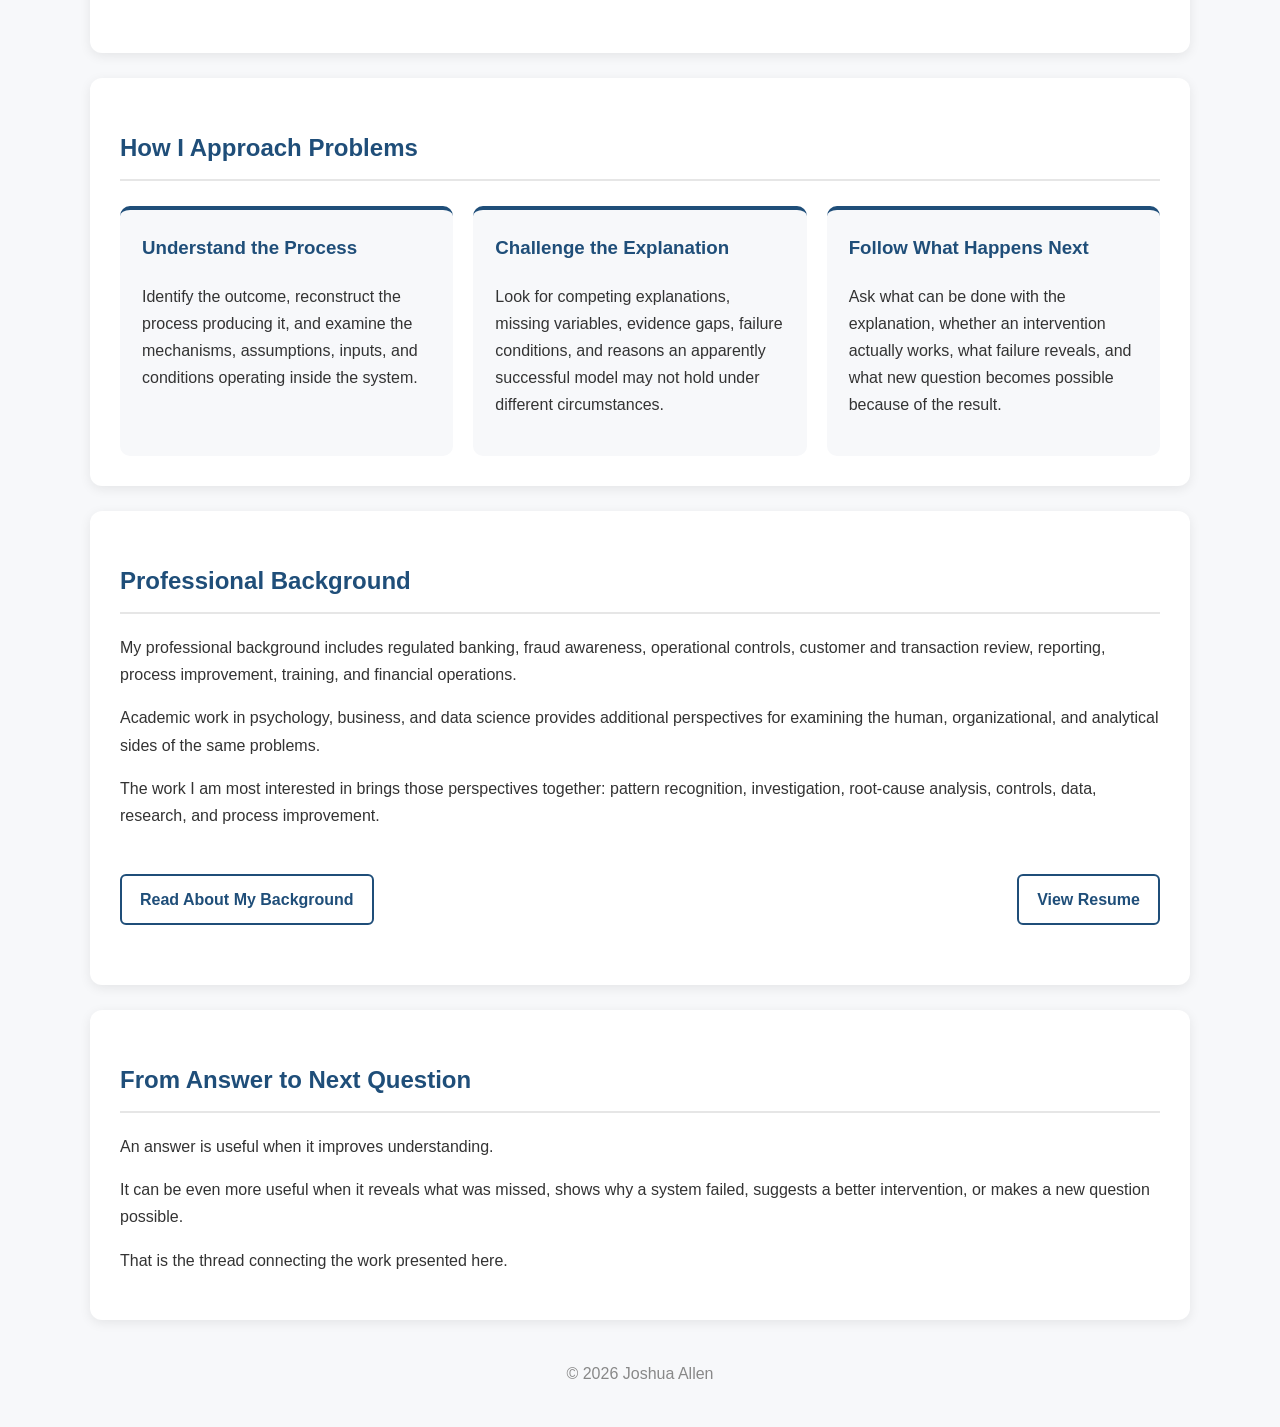
==== commit 53cf3830: "2.0 update. index.html" ====
--- a/index.html
+++ b/index.html
@@ -5,7 +5,7 @@
     <meta charset="UTF-8">
     <meta name="viewport" content="width=device-width, initial-scale=1.0">
 
-    <title>Joshua Allen | Risk, Controls & Analytics</title>
+    <title>Joshua Allen | Systems Analysis, Research & Controls</title>
 
     <link rel="stylesheet" href="styles.css">
 </head>
@@ -17,17 +17,19 @@
     <h1>Joshua Allen</h1>
 
     <p class="tagline">
-        Operational Risk • Fraud & Controls • Data Analysis • Process Improvement
+        Systems Analysis • Research • Risk & Controls • Data • Process Improvement
     </p>
 
 </header>
 
+
 <nav>
 
     <a href="index.html">Home</a>
+    <a href="about.html">About</a>
+    <a href="research.html">Research</a>
+    <a href="#projects">Projects</a>
     <a href="resume.html">Resume</a>
-    <a href="#projects">Projects</a>
-    <a href="research.html">Research</a>
 
 </nav>
 
@@ -36,47 +38,102 @@
 
 <section class="hero">
 
-    <h2>Analyzing Risk, Controls, and Human Systems</h2>
-
-    <p>
-        Banking, operational risk, and analytical experience focused on how controls,
-        processes, data, and human behavior interact in real-world systems. Work spans
-        fraud awareness, compliance, process integrity, decision analysis, and research
-        into why organizational controls succeed, fail, and adapt.
-    </p>
-
-</section>
-
-
-<!-- PROFESSIONAL FOCUS -->
+    <h2>Understanding Why Systems Work, Fail, and Change</h2>
+
+    <p>
+        Research and analysis focused on the processes behind outcomes:
+        how people make decisions, how controls perform under real conditions,
+        how failures develop, and how systems can be designed to work more
+        effectively.
+    </p>
+
+</section>
+
+
+<!-- INTRODUCTION -->
+
+<section>
+
+    <h2>Systems, Processes, and the Question Behind Them</h2>
+
+    <p>
+        My work crosses several areas that initially appear separate:
+        psychology, data, banking, fraud, operational controls, organizational
+        systems, and independent research.
+    </p>
+
+    <p>
+        The connection is process analysis.
+    </p>
+
+    <p>
+        I am interested in understanding what produces an outcome, what happens
+        inside the process, where failure or distortion can occur, and whether
+        the system actually works under the conditions in which people use it.
+    </p>
+
+    <div class="insight-box">
+
+        <strong>A recurring question:</strong>
+
+        <p>
+            If we understand why an outcome occurs, what can we do with that
+            understanding, and what question should we ask next?
+        </p>
+
+    </div>
+
+    <a href="about.html" class="secondary-button">
+        About My Work
+    </a>
+
+</section>
+
+
+<!-- PROFESSIONAL AND ANALYTICAL FOCUS -->
 
 <section id="professional">
 
-    <h2>Professional Focus</h2>
+    <h2>Professional & Analytical Focus</h2>
 
     <div class="principle-grid">
 
+
+        <div class="principle-card">
+
+            <h3>Systems & Process Analysis</h3>
+
+            <p>
+                Examining how processes operate, how their components interact,
+                where failure points develop, and how workflows can be redesigned
+                to improve reliability and effectiveness.
+            </p>
+
+        </div>
+
+
         <div class="principle-card">
 
             <h3>Risk & Controls</h3>
 
             <p>
-                Experience in regulated banking environments involving transaction
-                verification, operational controls, risk escalation, documentation
-                accuracy, and process integrity.
-            </p>
-
-        </div>
-
-
-        <div class="principle-card">
-
-            <h3>Fraud & Compliance</h3>
-
-            <p>
-                Practical experience identifying irregular activity, verifying customer
-                information, documenting discrepancies, and escalating potential fraud
-                or policy concerns.
+                Experience and research involving operational controls,
+                verification, reconciliation, process integrity, human
+                variability, risk escalation, and the conditions under which
+                controls succeed or fail.
+            </p>
+
+        </div>
+
+
+        <div class="principle-card">
+
+            <h3>Fraud & Investigation</h3>
+
+            <p>
+                Practical experience identifying irregular activity, examining
+                transactional and behavioral patterns, documenting discrepancies,
+                and escalating potential fraud or policy concerns.
             </p>
 
         </div>
@@ -87,27 +144,74 @@
             <h3>Data & Analysis</h3>
 
             <p>
-                Graduate training in data science with working knowledge of SQL, Python,
-                Excel, Tableau, Power BI, and analytical methods used to support reporting
-                and decision making.
-            </p>
-
-        </div>
-
-
-        <div class="principle-card">
-
-            <h3>Process Analysis & Research</h3>
-
-            <p>
-                Independent research examines control effectiveness, cognitive constraints,
-                decision making, and the design of systems that remain reliable under
-                real-world conditions.
-            </p>
-
-        </div>
-
-    </div>
+                Graduate training in data science and experience using analytical
+                tools to examine information, identify patterns, improve reporting,
+                and support evidence-based decisions.
+            </p>
+
+        </div>
+
+
+        <div class="principle-card">
+
+            <h3>Human Behavior & Cognition</h3>
+
+            <p>
+                A psychology background informs research into attention,
+                interpretation, cognitive constraints, decision making, human
+                fallibility, and behavior within organizational systems.
+            </p>
+
+        </div>
+
+
+        <div class="principle-card">
+
+            <h3>Research & Root-Cause Analysis</h3>
+
+            <p>
+                Independent interdisciplinary research focused on mechanisms,
+                competing explanations, evidence gaps, effectiveness, and the
+                questions that emerge when an expected explanation or solution
+                proves incomplete.
+            </p>
+
+        </div>
+
+
+    </div>
+
+</section>
+
+
+<!-- RESEARCH -->
+
+<section>
+
+    <h2>Research</h2>
+
+    <p>
+        My independent research begins with observed problems and questions
+        rather than allegiance to a single discipline.
+    </p>
+
+    <p>
+        Current work spans human effectiveness and cognition, operational
+        controls, belief and interpretation, organizational meaning and
+        motivation, and narrative and humanities research.
+    </p>
+
+    <p>
+        A private Research Archive preserves developing frameworks, source
+        provenance, literature, unresolved questions, methodologies, failed
+        research paths, and relationships among projects. Selected work is
+        developed for public presentation here as it reaches an appropriate
+        stage.
+    </p>
+
+    <a href="research.html" class="project-button">
+        Explore the Research Program
+    </a>
 
 </section>
 
@@ -124,8 +228,14 @@
         <h3>Control Effectiveness Under Cognitive Variability</h3>
 
         <p>
-            A research framework examining how operational controls can be redesigned
-            to remain effective despite predictable changes in human cognition.
+            Research examining whether operational controls remain effective
+            when attention, memory, workload, interruption, and other human
+            conditions vary in real working environments.
+        </p>
+
+        <p>
+            The project explores the difference between individual execution
+            failure and weaknesses in the design of the control itself.
         </p>
 
         <a href="control-effectiveness.html" class="project-button">
@@ -140,9 +250,15 @@
         <h3>Composite Load Regulation Model (CLRM)</h3>
 
         <p>
-            A conceptual framework examining how cognitive regulatory demand,
-            ambiguity-processing capacity, and regulatory balance can shape
-            interpretation and decision making under increasing cognitive load.
+            A developing conceptual framework examining cognitive regulatory
+            demand, ambiguity, interpretation, and decision making under
+            increasing cognitive load.
+        </p>
+
+        <p>
+            The project investigates how competing demands on cognitive
+            resources may influence the way information is processed and
+            interpreted.
         </p>
 
         <a href="clrm.html" class="project-button">
@@ -154,6 +270,121 @@
 </section>
 
 
+<!-- APPROACH -->
+
+<section>
+
+    <h2>How I Approach Problems</h2>
+
+    <div class="method-grid">
+
+
+        <article class="method-card">
+
+            <h3>Understand the Process</h3>
+
+            <p>
+                Identify the outcome, reconstruct the process producing it,
+                and examine the mechanisms, assumptions, inputs, and conditions
+                operating inside the system.
+            </p>
+
+        </article>
+
+
+        <article class="method-card">
+
+            <h3>Challenge the Explanation</h3>
+
+            <p>
+                Look for competing explanations, missing variables, evidence
+                gaps, failure conditions, and reasons an apparently successful
+                model may not hold under different circumstances.
+            </p>
+
+        </article>
+
+
+        <article class="method-card">
+
+            <h3>Follow What Happens Next</h3>
+
+            <p>
+                Ask what can be done with the explanation, whether an
+                intervention actually works, what failure reveals, and what
+                new question becomes possible because of the result.
+            </p>
+
+        </article>
+
+
+    </div>
+
+</section>
+
+
+<!-- PROFESSIONAL PATH -->
+
+<section>
+
+    <h2>Professional Background</h2>
+
+    <p>
+        My professional background includes regulated banking, fraud awareness,
+        operational controls, customer and transaction review, reporting,
+        process improvement, training, and financial operations.
+    </p>
+
+    <p>
+        Academic work in psychology, business, and data science provides
+        additional perspectives for examining the human, organizational,
+        and analytical sides of the same problems.
+    </p>
+
+    <p>
+        The work I am most interested in brings those perspectives together:
+        pattern recognition, investigation, root-cause analysis, controls,
+        data, research, and process improvement.
+    </p>
+
+    <div class="page-actions">
+
+        <a href="about.html" class="secondary-button">
+            Read About My Background
+        </a>
+
+        <a href="resume.html" class="secondary-button">
+            View Resume
+        </a>
+
+    </div>
+
+</section>
+
+
+<!-- CLOSING -->
+
+<section>
+
+    <h2>From Answer to Next Question</h2>
+
+    <p>
+        An answer is useful when it improves understanding.
+    </p>
+
+    <p>
+        It can be even more useful when it reveals what was missed, shows why
+        a system failed, suggests a better intervention, or makes a new question
+        possible.
+    </p>
+
+    <p>
+        That is the thread connecting the work presented here.
+    </p>
+
+</section>
+
+
 <footer>
 
     © 2026 Joshua Allen
@@ -162,4 +393,4 @@
 
 </body>
 
-</html>
+</html>
